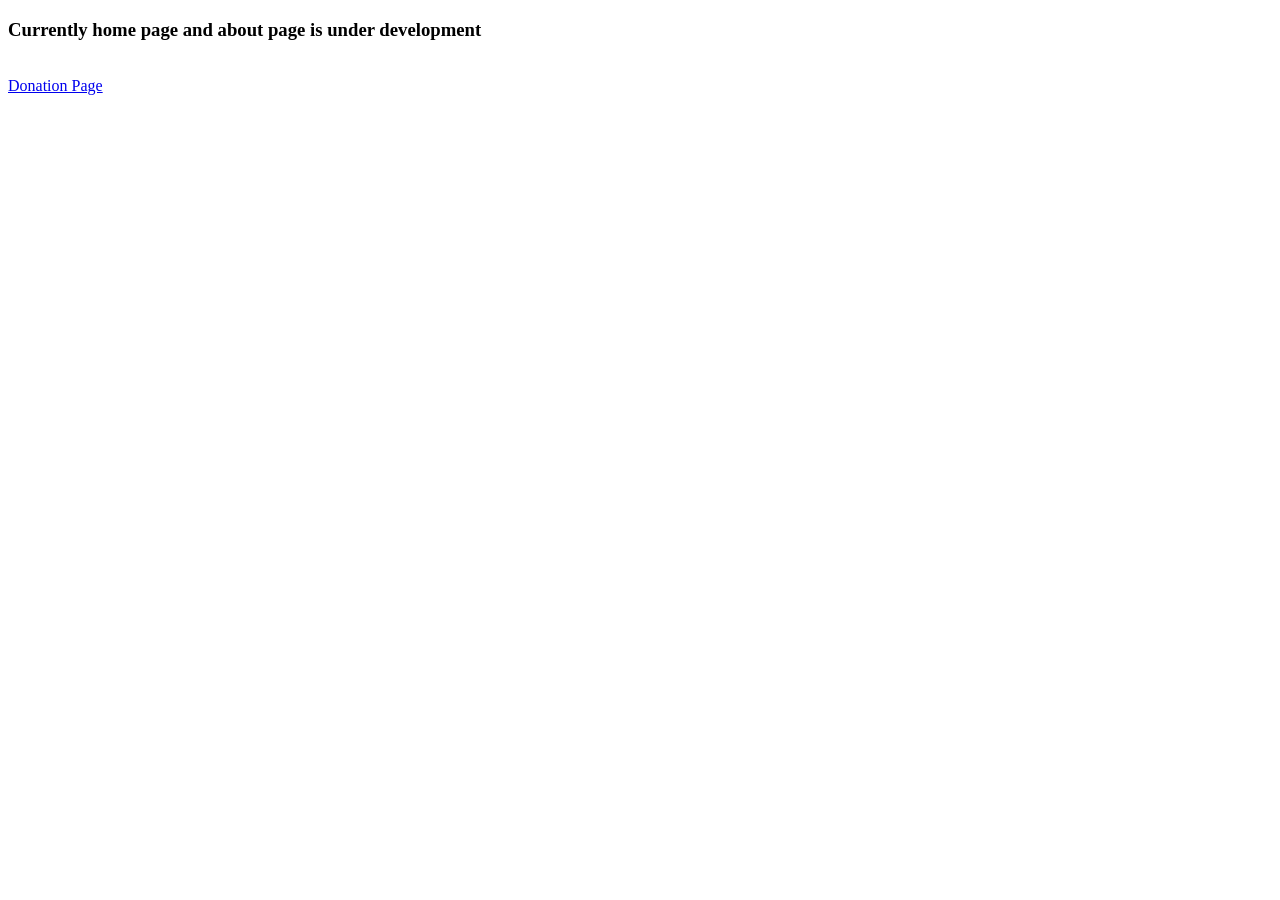
==== index.html @ 4881c16a "Completed mobile view of all three pages" ====
<!DOCTYPE html>
<html lang="en">
<head>
    <meta name="viewport" content="width=device-width, initial-scale=1.0">
    <title>Index</title>
</head>
<body>

    <h3>Currently home page and about page is under development</h3>

    <br>

    <a href="./donation.html">Donation Page</a>
    
</body>
</html>
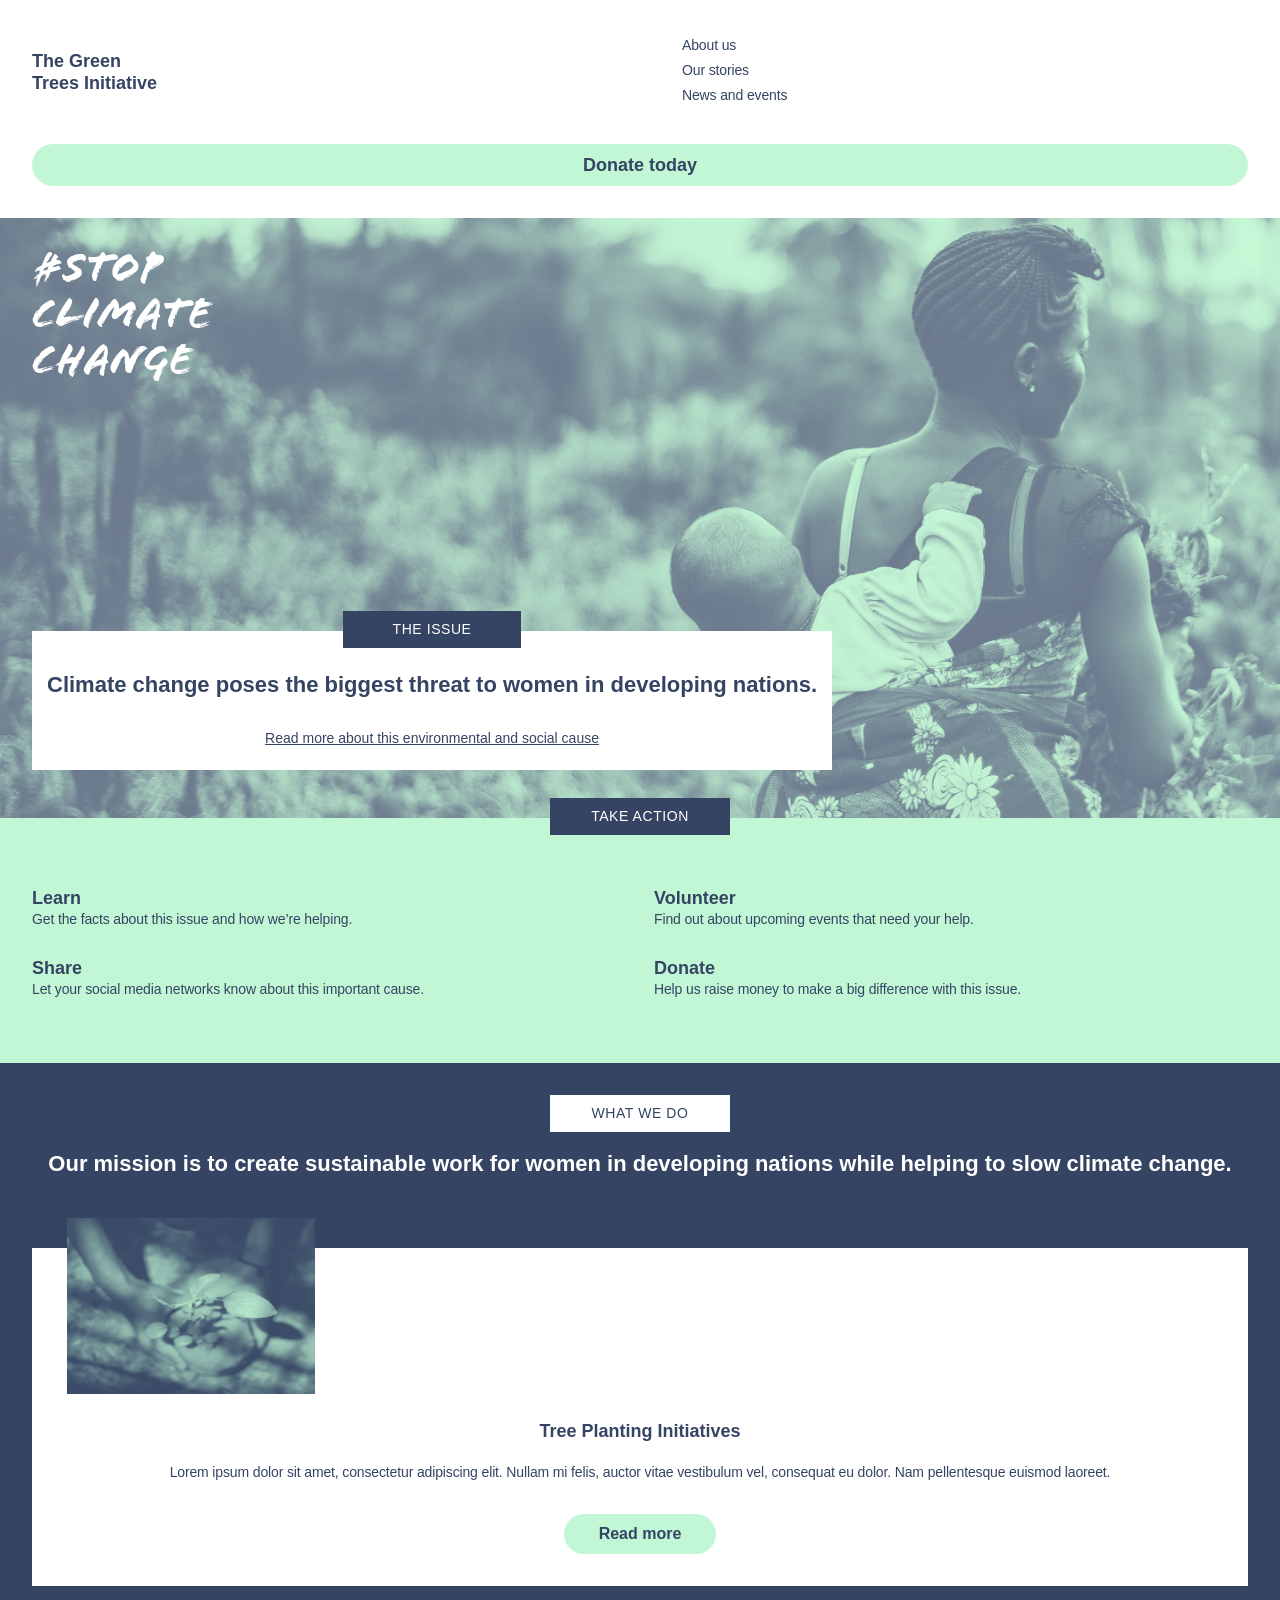
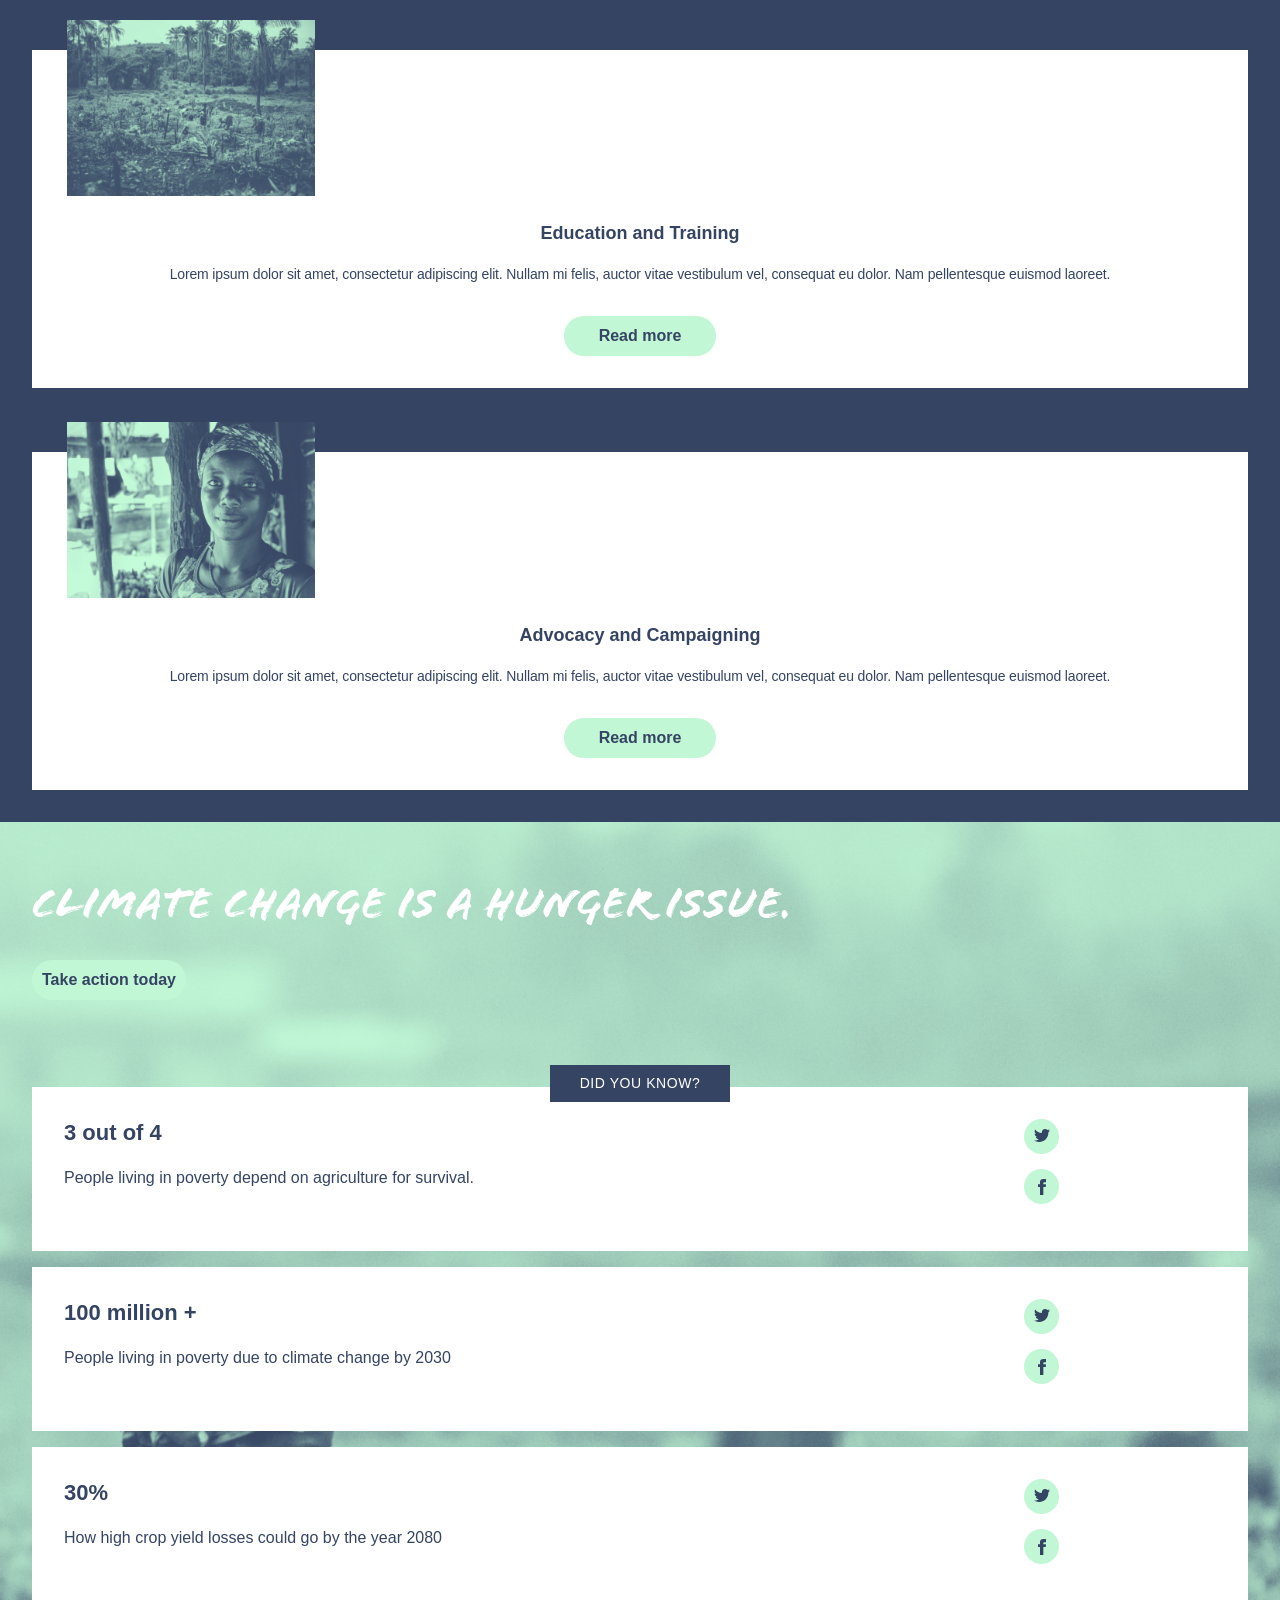
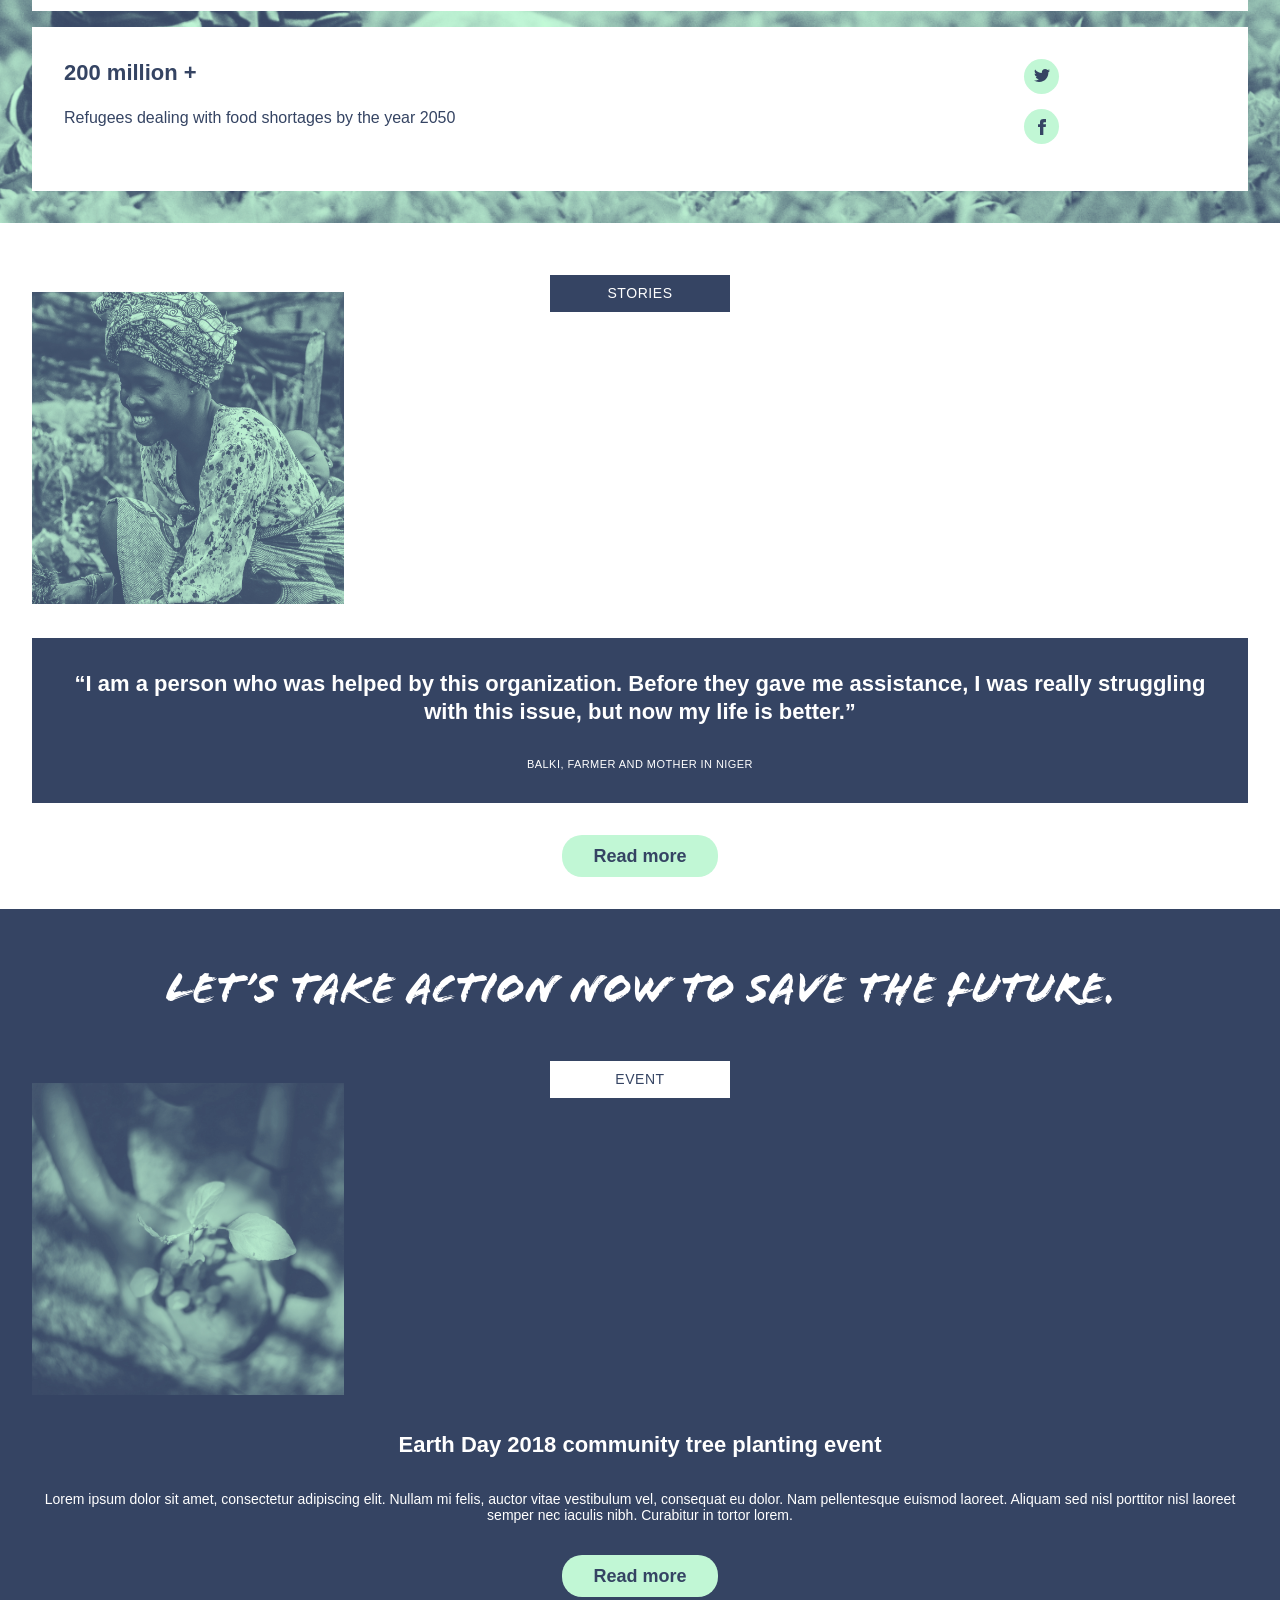
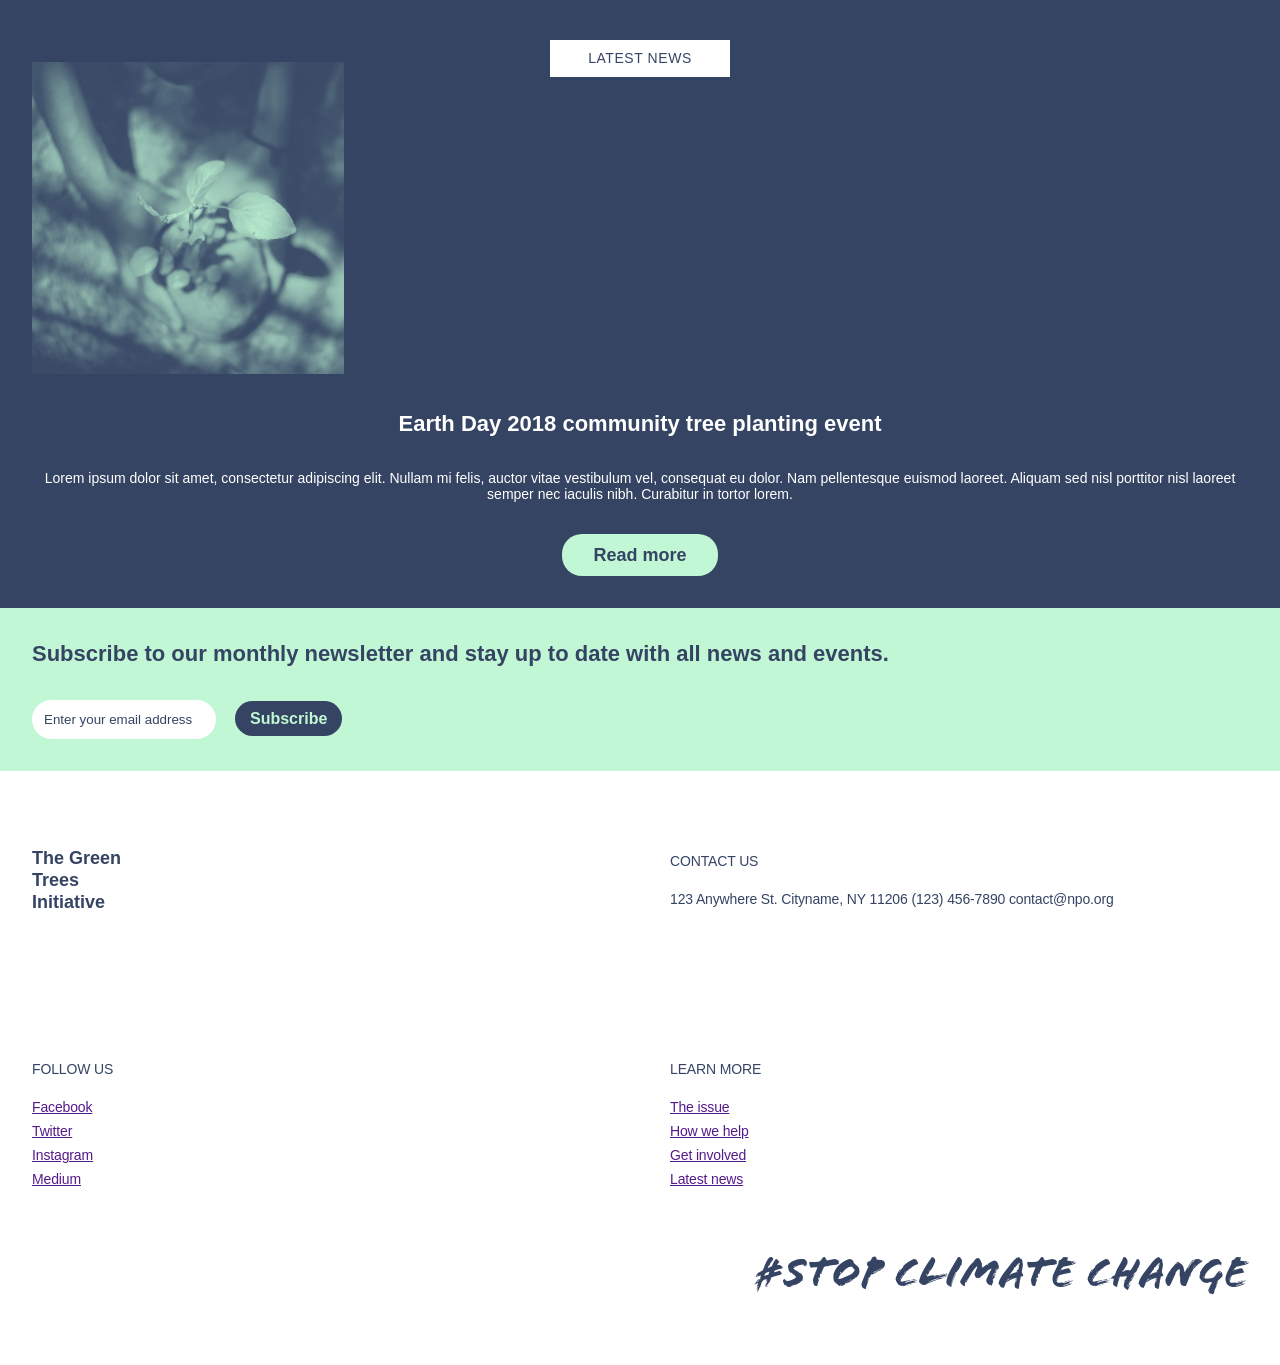
==== commit 585d38e3: "Renamed Home page to index.html" ====
--- a/index.html
+++ b/index.html
@@ -2,15 +2,233 @@
 <html lang="en">
 <head>
     <meta name="viewport" content="width=device-width, initial-scale=1.0">
-    <title>Index</title>
+    <title>Home</title>
+    <link rel="stylesheet" href="css/home_mobile.css">
+    <link rel="stylesheet" href="css/home_tablet.css">
+    <link rel="stylesheet" href="css/home_desktop.css">
 </head>
 <body>
 
-    <h3>Currently home page and about page is under development</h3>
-
-    <br>
-
-    <a href="./donation.html">Donation Page</a>
-    
+    <header>
+        
+        <div class="header">
+
+            <div class="heading1">
+                <p>The Green Trees Initiative</p>
+            </div>
+    
+            <div class="list1">
+                <a href="about.html">About us</a>
+                <a href="">Our stories</a>
+                <a href="">News and events</a>
+            </div>
+    
+        </div>
+    
+        <div class="donatebutton">
+            <form action="donation.html">
+                <button>Donate today</button>
+            </form>
+        </div>
+
+    </header>
+    
+    <div class="box1">
+        <h1>#stop climate change</h1>
+
+
+        <div class="box2">
+            <h2>THE ISSUE</h2>
+            <p>Climate change poses the biggest threat to women in developing nations.</p>    
+            <a href="">Read more about this environmental and social cause</a>
+        </div>
+        
+    </div>
+
+    <div class="box3">
+
+        <h3>TAKE ACTION</h3>
+
+        <div class="grid1">
+
+            <div>
+                <h2>Learn</h2>
+                <p>Get the facts about this issue and how we’re helping.</p>
+            </div>
+    
+            <div>
+                <h2>Volunteer</h2>
+                <p>Find out about upcoming events that need your help.</p>
+            </div>
+    
+            <div>
+                <h2>Share</h2>
+                <p>Let your social media networks know about this important cause.</p>
+            </div>
+    
+            <div>
+                <h2>Donate</h2>
+                <p>Help us raise money to make a big difference with this issue.</p>
+            </div>
+
+        </div>
+
+    </div>
+
+    <div class="box4">
+        <h3>WHAT WE DO</h3>
+        <h2>Our mission is to create sustainable work for women in developing nations while helping to slow climate change.</h2>
+
+        <div class="grid2">
+
+            <div>
+                <img src="assets/home/tree-planting.png" alt="tree-planting">
+                <h2>Tree Planting Initiatives</h2>
+                <p>Lorem ipsum dolor sit amet, consectetur adipiscing elit. Nullam mi felis, auctor vitae vestibulum vel, consequat eu dolor. Nam pellentesque euismod laoreet.</p>
+                <button>Read more</button>
+            </div>
+
+            <div>
+                <img src="assets/home/education-training.png" alt="education-training">
+                <h2>Education and Training</h2>
+                <p>Lorem ipsum dolor sit amet, consectetur adipiscing elit. Nullam mi felis, auctor vitae vestibulum vel, consequat eu dolor. Nam pellentesque euismod laoreet.</p>
+                <button>Read more</button>
+            </div>
+
+            <div>
+                <img src="assets/home/advocacy.png" alt="advocacy">
+                <h2>Advocacy and Campaigning</h2>
+                <p>Lorem ipsum dolor sit amet, consectetur adipiscing elit. Nullam mi felis, auctor vitae vestibulum vel, consequat eu dolor. Nam pellentesque euismod laoreet.</p>
+                <button>Read more</button>
+            </div>
+
+        </div>
+
+        
+
+    </div>
+
+    <div class="box5">
+        <h1>Climate change Is a hunger issue.</h1>
+        <button>Take action today</button>
+        <h3>DID YOU KNOW?</h3>
+
+        <div class="grid3">
+
+            <div>
+                <h2>3 out of 4</h2>
+                <div>
+                    <img src="assets/home/iconmonstr-twitter-1.png" alt="twitter" class="twitter">
+                </div>
+                <p>People living in poverty depend on agriculture for survival.</p>
+                <div>
+                    <img src="assets/home/iconmonstr-facebook-1.png" alt="facebook" class="facebook">
+                </div>
+            </div>
+    
+            <div>
+                <h2>100 million +</h2>
+                <div>
+                    <img src="assets/home/iconmonstr-twitter-1.png" alt="twitter" class="twitter">
+                </div>
+                <p>People living in poverty due to climate change by 2030</p>
+                <div>
+                    <img src="assets/home/iconmonstr-facebook-1.png" alt="facebook" class="facebook">
+                </div>
+            </div>
+    
+            <div>
+                <h2>30%</h2>
+                <div>
+                    <img src="assets/home/iconmonstr-twitter-1.png" alt="twitter" class="twitter">
+                </div>
+                <p>How high crop yield losses could go by the year 2080</p>
+                <div>
+                    <img src="assets/home/iconmonstr-facebook-1.png" alt="facebook" class="facebook">
+                </div>
+            </div>
+    
+            <div>
+                <h2>200 million +</h2>
+                <div>
+                    <img src="assets/home/iconmonstr-twitter-1.png" alt="twitter" class="twitter">
+                </div>
+                <p>Refugees dealing with food shortages by the year 2050</p>
+                <div>
+                    <img src="assets/home/iconmonstr-facebook-1.png" alt="facebook" class="facebook">
+                </div>
+            </div>
+
+        </div>
+    </div>
+
+    <div class="box6">
+        <h3>STORIES</h3>
+        <img src="assets/home/lady-baby.png" alt="lady">
+        <div>
+            <h2>“I am a person who was helped by this organization. Before they gave me assistance, I was really struggling with this issue, but now my life is better.”</h2>
+            <p>BALKI, FARMER AND MOTHER IN NIGER</p>
+        </div>
+        <button>Read more</button>
+    </div>
+    
+    <div class="box7">
+        <h1>LET’S Take action now to save the future.</h1>
+        <h3>EVENT</h3>
+        <img src="assets/home/tree-planting.png" alt="tree">
+        <h2>Earth Day 2018 community tree planting event</h2>
+        <p>Lorem ipsum dolor sit amet, consectetur adipiscing elit. Nullam mi felis, auctor vitae vestibulum vel, consequat eu dolor. Nam pellentesque euismod laoreet. Aliquam sed nisl porttitor nisl laoreet semper nec iaculis nibh. Curabitur in tortor lorem.</p>
+        <button class="button1">Read more</button>
+
+        <h3>LATEST NEWS</h3>
+        <img src="assets/home/tree-planting.png" alt="tree">
+        <h2>Earth Day 2018 community tree planting event</h2>
+        <p>Lorem ipsum dolor sit amet, consectetur adipiscing elit. Nullam mi felis, auctor vitae vestibulum vel, consequat eu dolor. Nam pellentesque euismod laoreet. Aliquam sed nisl porttitor nisl laoreet semper nec iaculis nibh. Curabitur in tortor lorem.</p>
+        <button class="button2">Read more</button>
+    </div>
+
+    <div class="box8">
+        <form action="" method="get">
+            <label for="email">Subscribe to our monthly newsletter and stay up to date with all news and events.</label>
+            <input type="email" id="email" placeholder="Enter your email address">
+            <button>Subscribe</button>
+        </form>
+    </div>
+
+    <footer>
+
+        <div class="box9">
+
+            <div class="grid4">
+                <h1 class="textbox1">The Green Trees Initiative</h1>
+    
+                <div class="textbox2">
+                    <p>CONTACT US</p>
+                    <p>123 Anywhere St. Cityname, NY 11206 (123) 456-7890 contact@npo.org</p>
+                </div>
+    
+                <div class="textbox3">
+                    <p>FOLLOW US</p>
+                    <a href="">Facebook</a><br>
+                    <a href="">Twitter</a><br>
+                    <a href="">Instagram</a><br>
+                    <a href="">Medium</a><br>
+                </div>
+    
+                <div class="textbox4">
+                    <p>LEARN MORE</p>
+                    <a href="">The issue</a><br>
+                    <a href="">How we help</a><br>
+                    <a href="">Get involved</a><br>
+                    <a href="">Latest news</a><br>
+                </div>  
+            </div>
+    
+            <h1 class="textbox5">#stop climate change</h1>
+    
+        </div>
+        
+    </footer>
+
 </body>
 </html>
--- a/css/home_mobile.css
+++ b/css/home_mobile.css
@@ -0,0 +1,575 @@
+body {
+    margin: 0;
+    height: 100%;
+    width: 100%;
+}
+
+@font-face {
+    font-family: floodstd;
+    src: url("../assets/font/FloodStd.otf");
+}
+
+/* header css */
+
+.header {
+    display: flex;
+    margin: 0;
+    padding: 32px;
+}
+
+.heading1 p {
+    width: 126px;
+    text-align: left;
+    font: normal normal bold 18px/22px Helvetica;
+    letter-spacing: 0px;
+    color: #354463;
+    opacity: 1;
+}
+
+.header div {
+    flex: 1;
+}
+
+.list1 {
+    margin: auto 0;
+}
+
+.list1 a {
+    display: block;
+    text-decoration: none;
+    margin-left: 42px;
+    margin-bottom: 5px;
+
+    text-align: left;
+    font: normal normal 300 14px/20px Helvetica;
+    letter-spacing: -0.14px;
+    color: #354463;
+    opacity: 1;
+}
+
+.donatebutton {
+    padding: 0 32px 32px 32px;
+}
+
+.donatebutton button {
+    
+    padding: 10px;
+    width: 100%;
+
+    background: #C1F7D5 0% 0% no-repeat padding-box;
+    border: none;
+    outline: none;
+    border-radius: 100px;
+    opacity: 1;
+
+    font: normal normal bold 18px/22px Helvetica;
+    letter-spacing: 0px;
+    color: #354463;
+
+}
+
+.box1 {
+    background: transparent url('../assets/home/annie-spratt-135307-unsplash.png') 0% 0% no-repeat padding-box;
+    background-size: cover;
+
+    position: relative;
+    height: 600px;
+}
+
+.box1 h1 {
+    margin: 0;
+    position: absolute;
+    top: 32px;
+    left: 32px;
+
+    width: 180px;
+    text-align: left;
+    font: normal normal normal 44px/46px floodstd;
+    letter-spacing: 0px;
+    color: #FFFFFF;
+    opacity: 1;
+}
+
+.box2 {
+    position: absolute;
+    margin: 32px 32px 48px 32px;
+    bottom: 0;
+    background-color: #FFFFFF;
+    padding: 40px 15px 24px 15px;
+}
+
+.box2 h2 {
+    margin: 0 auto;
+    background-color: #354463;
+    padding: 10px;
+    width: 158px;
+
+    position: absolute;
+    top: -20px;
+    left: 0;
+    right: 0;
+
+
+    text-align: center;
+    font: normal normal normal 14px/17px Helvetica;
+    letter-spacing: 0.56px;
+    color: #FFFFFF;
+    opacity: 1;
+}
+
+.box2 p {
+    margin: 0;
+    
+    text-align: center;
+    font: normal normal bold 22px/28px Helvetica;
+    letter-spacing: 0px;
+    color: #354463;
+    opacity: 1;
+}
+
+.box2 a {
+    display: block;
+    margin: 32px 15px 0 15px;
+    text-align: center;
+    font: normal normal normal 14px/15px Helvetica;
+    letter-spacing: 0px;
+    color: #354463;
+    opacity: 1;
+}
+
+.box3 {
+    background: #C1F7D5;
+}
+
+.box3 h3 {
+    background: #354463;
+    width: 160px;
+    margin: 0 auto;
+    padding: 10px;
+    text-align: center;
+    font: normal normal normal 14px/17px Helvetica;
+    letter-spacing: 0.56px;
+    color: #FFFFFF;
+    opacity: 1;
+
+    position: relative;
+    top: -20px;
+}
+
+.grid1 {
+    padding: 32px 32px 64px 32px;
+    display: grid;
+    grid-template-columns: 1fr 1fr;
+    grid-template-rows: 1fr 1fr;
+    gap: 28px;
+}
+
+.grid1 h2 {
+    margin: 0;
+    text-align: left;
+    font: normal normal bold 18px/22px Helvetica;
+    letter-spacing: 0px;
+    color: #354463;
+    opacity: 1;
+}
+
+.grid1 p {
+    margin: 0;
+    text-align: left;
+    font: normal normal 300 14px/20px Helvetica;
+    letter-spacing: -0.14px;
+    color: #354463;
+    opacity: 1;
+}
+
+.box4 {
+    padding: 32px;
+    background: #354463;
+}
+
+.box4 h3 {
+    background: #FFFFFF;
+    width: 160px;
+    padding: 10px;
+    margin: 0 auto;
+    text-align: center;
+    font: normal normal normal 14px/17px Helvetica;
+    letter-spacing: 0.56px;
+    color: #354463;
+    opacity: 1;
+}
+
+.box4 h2 {
+    text-align: center;
+    font: normal normal bold 22px/28px Helvetica;
+    letter-spacing: 0px;
+    color: #FFFFFF;
+    opacity: 1;
+    margin-bottom: 70px;
+}
+
+.grid2 {
+    display: grid;
+    grid-template-rows: 1fr 1fr 1fr;
+    gap: 64px;
+}
+
+.grid2 div {
+    background: #FFFFFF;
+    padding: 32px 35px 32px 35px;
+    position: relative;
+}
+
+.grid2 div img {
+    width: 248px;
+    height: 176px;
+    position: absolute;
+    top: -30px;
+}
+
+.grid2 div h2 {
+    margin: 140px 0 0 0;
+    text-align: center;
+    font: normal normal bold 18px/22px Helvetica;
+    letter-spacing: 0px;
+    color: #354463;
+    opacity: 1;
+}
+
+.grid2 div p {
+    text-align: center;
+    font: normal normal 300 14px/20px Helvetica;
+    letter-spacing: -0.14px;
+    color: #354463;
+    opacity: 1;
+    margin: 20px 0 0 0;
+}
+
+.grid2 div button {
+    border: none;
+    outline: none;
+    border-radius: 20px;
+    display: block;
+    margin: 32px auto 0 auto;
+    width: 152px;
+    padding: 10px;
+    background: #C1F7D5;
+
+    font: normal normal bold 16px/20px Helvetica;
+    letter-spacing: 0px;
+    color: #354463;
+    opacity: 1;
+}
+
+.box5 {
+    padding: 64px 32px 32px 32px;
+    background: url("../assets/home/did-you-know-background.png");
+    background-size: cover;
+}
+
+.box5 h1 {
+    text-align: left;
+    font: normal normal normal 44px/46px floodstd;
+    letter-spacing: 0px;
+    color: #FFFFFF;
+    opacity: 1;
+    margin: 0;
+    padding-right: 10px;
+}
+
+.box5 button {
+    border: none;
+    outline: none;
+    border-radius: 20px;
+    background: #C1F7D5;
+    padding: 10px;
+    margin-top: 28px;
+
+    font: normal normal bold 16px/20px Helvetica;
+    letter-spacing: 0px;
+    color: #354463;
+    opacity: 1;
+}
+
+.box5 h3 {
+    text-align: center;
+    font: normal normal normal 14px/17px Helvetica;
+    letter-spacing: 0.56px;
+    color: #FFFFFF;
+    opacity: 1;
+    background: #354463;
+    padding: 10px;
+    width: 160px;
+    margin: 50px auto 0 auto;
+
+    position: relative;
+    bottom: -15px;
+}
+
+.grid3 {
+    display: grid;
+    grid-template-rows: 1fr 1fr 1fr 1fr;
+    gap: 16px;
+}
+
+.grid3 div {
+    background: #FFFFFF;
+    padding: 32px;
+    display: grid;
+
+    grid-template-columns: 5fr 1fr;
+    grid-template-rows: repeat(2, 50px);
+}
+
+.grid3 div h2 {
+    margin: 0;
+    text-align: left;
+    font: normal normal bold 22px/28px Helvetica;
+    letter-spacing: 0px;
+    color: #354463;
+    opacity: 1;
+}
+
+.grid3 div div {
+    background: #C1F7D5;
+    width: 15px;
+    height: 15px;
+    padding: 10px;
+    border-radius: 100%;
+    display: flex;
+    justify-content: center;
+    align-content: center;
+}
+
+.twitter {
+    width: 16px;
+    height: 13px;
+}
+
+.facebook {
+    width: 8px;
+    height: 16px;
+}
+
+.grid3 div p {
+    font-family: Helvetica;
+    color: #354463;
+    margin: 0;
+}
+
+.box6 {
+    padding: 32px;
+}
+
+.box6 h3 {
+    background: #354463;
+    padding: 10px;
+    width: 160px;
+    margin: 0 auto;
+    position: relative;
+    bottom: -20px;
+
+    text-align: center;
+    font: normal normal normal 14px/17px Helvetica;
+    letter-spacing: 0.56px;
+    color: #FFFFFF;
+    opacity: 1;
+}
+
+.box6 img {
+    width: 312px;
+    height: 312px;
+}
+
+.box6 div {
+    background: #354463;
+    padding: 32px;
+    margin: 30px 0 0 0;
+}
+
+.box6 div h2 {
+    text-align: center;
+    font: normal normal bold 22px/28px Helvetica;
+    letter-spacing: 0px;
+    color: #FFFFFF;
+    opacity: 1;
+    margin: 0;
+}
+
+.box6 div p {
+    text-align: center;
+    font: normal normal normal 11px/13px Helvetica;
+    letter-spacing: 0.44px;
+    color: #FFFFFF;
+    opacity: 1;
+    margin: 32px 0 0 0;
+}
+
+.box6 button {
+    width: 156px;
+    border: none;
+    border-radius: 20px;
+    background: #C1F7D5;
+    padding: 10px;
+    display: block;
+    margin: 32px auto 0 auto;
+
+    font: normal normal bold 18px/22px Helvetica;
+    letter-spacing: 0px;
+    color: #354463;
+    opacity: 1;
+}
+
+.box7 {
+    padding: 32px;
+    background: #354463;
+}
+
+.box7 h1 {
+    /* margin: 0; */
+    text-align: center;
+    font: normal normal normal 44px/46px floodstd;
+    letter-spacing: 0px;
+    color: #FFFFFF;
+    opacity: 1;
+}
+
+.box7 h3 {
+    background: #FFFFFF;
+    padding: 10px;
+    width: 160px;
+    margin: 0 auto;
+    text-align: center;
+    font: normal normal normal 14px/17px Helvetica;
+    letter-spacing: 0.56px;
+    color: #354463;
+    opacity: 1;
+
+    position: relative;
+    bottom: -15px;
+}
+
+.box7 img {
+    width: 312px;
+    height: 312px;
+}
+
+.box7 h2 {
+    text-align: center;
+    font: normal normal bold 22px/28px Helvetica;
+    letter-spacing: 0px;
+    color: #FFFFFF;
+    opacity: 1;
+    margin: 32px 0 32px 0;
+}
+
+.box7 p {
+    font-family: Helvetica;
+    color: #FFFFFF;
+    font-size: 14px;
+    text-align: center;
+    margin: 0;
+}
+
+.box7 button {
+    font: normal normal bold 18px/22px Helvetica;
+    letter-spacing: 0px;
+    color: #354463;
+    opacity: 1;
+
+
+    width: 156px;
+    background: #C1F7D5;
+    border: none;
+    outline: none;
+    border-radius: 20px;
+    padding: 10px;
+    display: block;
+    margin: 32px auto 0 auto;
+}
+
+.box7 .button1 {
+    margin-bottom: 28px;
+}
+
+.box8 {
+    background-color: #C1F7D5;
+    padding: 32px;
+}
+
+.box8 form label {
+    display: block;
+    margin-bottom: 32px;
+    text-align: left;
+    font: normal normal bold 22px/28px Helvetica;
+    letter-spacing: 0px;
+    color: #354463;
+    opacity: 1;
+}
+
+.box8 form input {
+    display: inline-block;
+    width: 160px;
+    border: none;
+    outline: none;
+    background: #FFFFFF;
+    padding: 12px;
+    border-radius: 20px;
+}
+
+.box8 form input::placeholder {
+    color: #354463;
+}
+
+.box8 form button {
+    display: inline-block;
+    border: none;
+    outline: none;
+    padding: 8px 15px 8px 15px;
+    border-radius: 20px;
+    background: #354463;
+
+    font: normal normal bold 16px/19px Helvetica;
+    letter-spacing: 0px;
+    color: #C1F7D5;
+    opacity: 1;
+    margin-left: 15px;
+}
+
+.box9 {
+    padding: 64px 32px 64px 32px;
+}
+
+.grid4 {
+    display: grid;
+    grid-template-columns: 1fr 1fr;
+    grid-template-rows: 1fr 1fr;
+    gap: 60px;
+}
+
+.textbox1 {
+    text-align: left;
+    width: 100px;
+    font: normal normal bold 18px/22px Helvetica;
+    letter-spacing: 0px;
+    color: #354463;
+    opacity: 1;
+}
+
+.textbox2, .textbox3, .textbox4, .box8 a , .box8 p{
+    margin: 0;
+    text-align: left;
+    font: normal normal 300 14px/24px Helvetica;
+    letter-spacing: -0.14px;
+    color: #354463;
+    opacity: 1;
+}
+
+.textbox5 {
+    text-align: right;
+    font: normal normal normal 44px/46px floodstd;
+    letter-spacing: 0px;
+    color: #354463;
+    opacity: 1;
+    margin: 64px 0 0 0;
+}
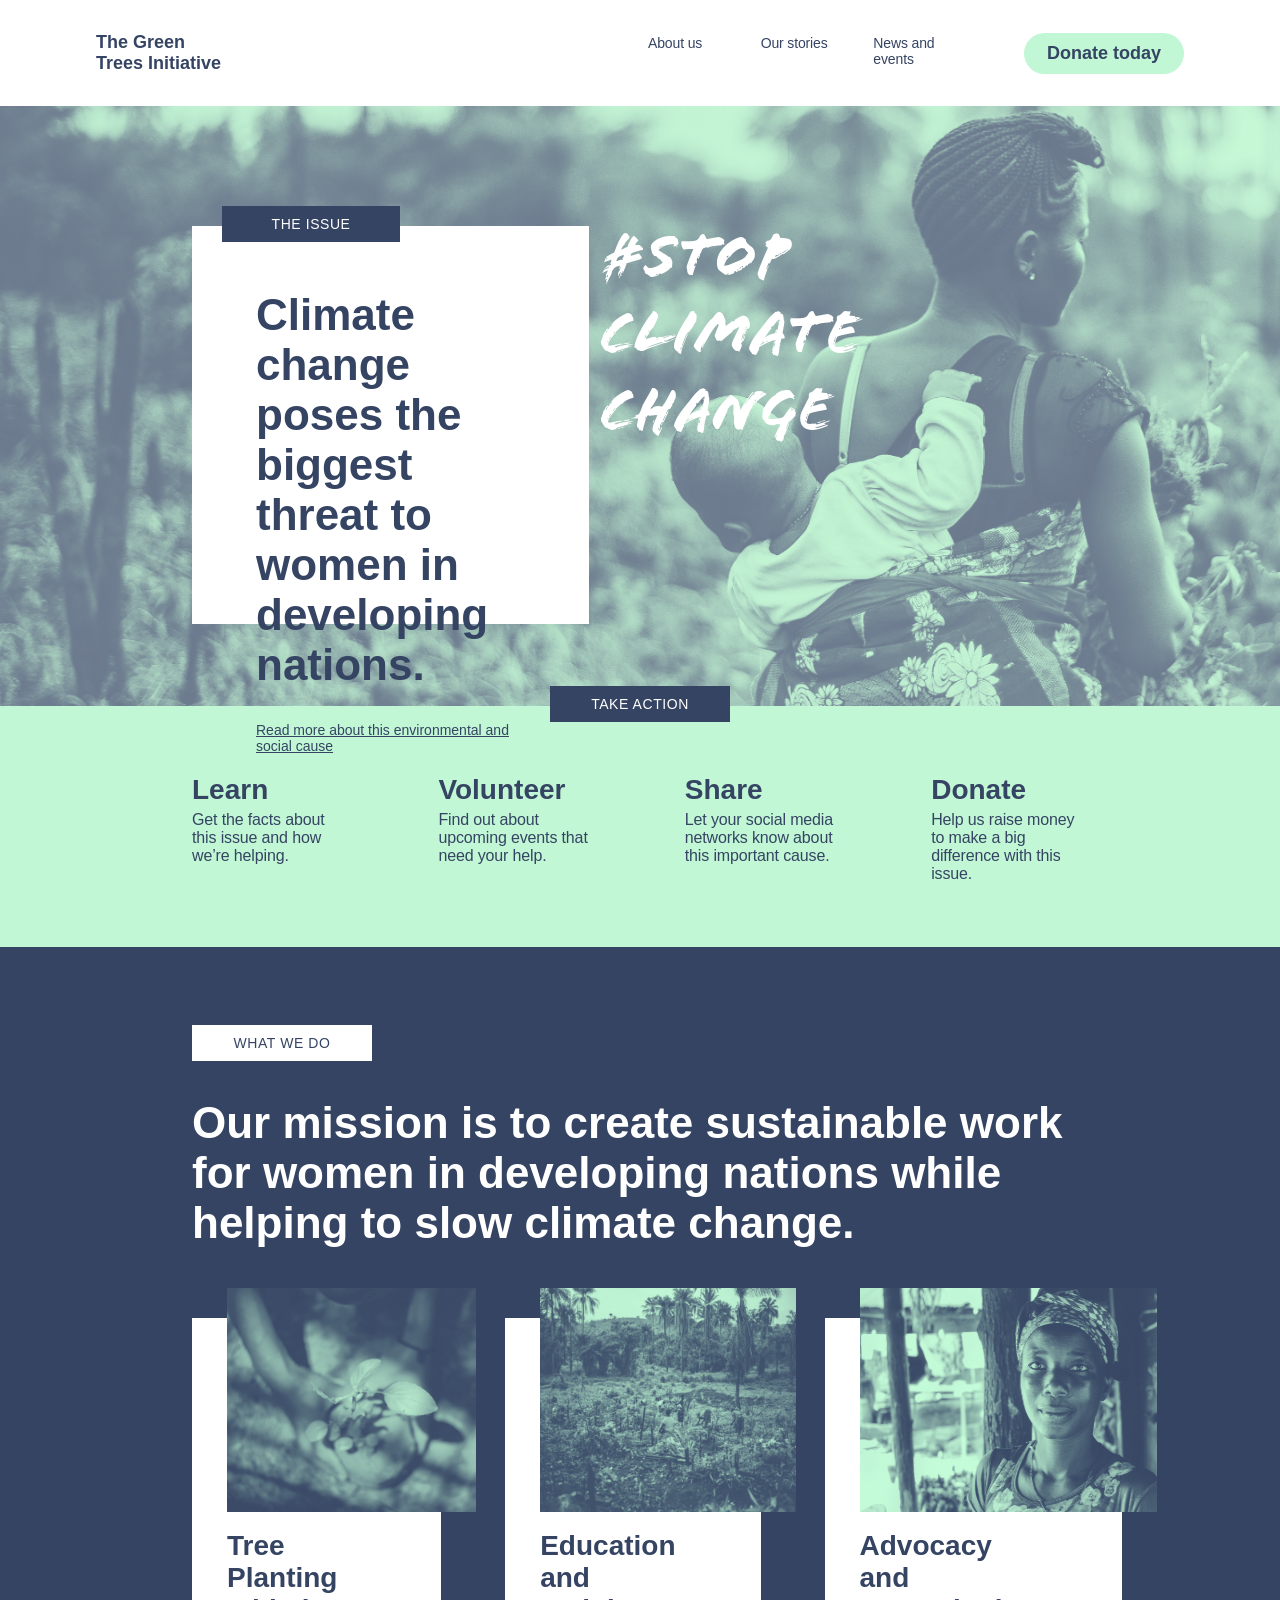
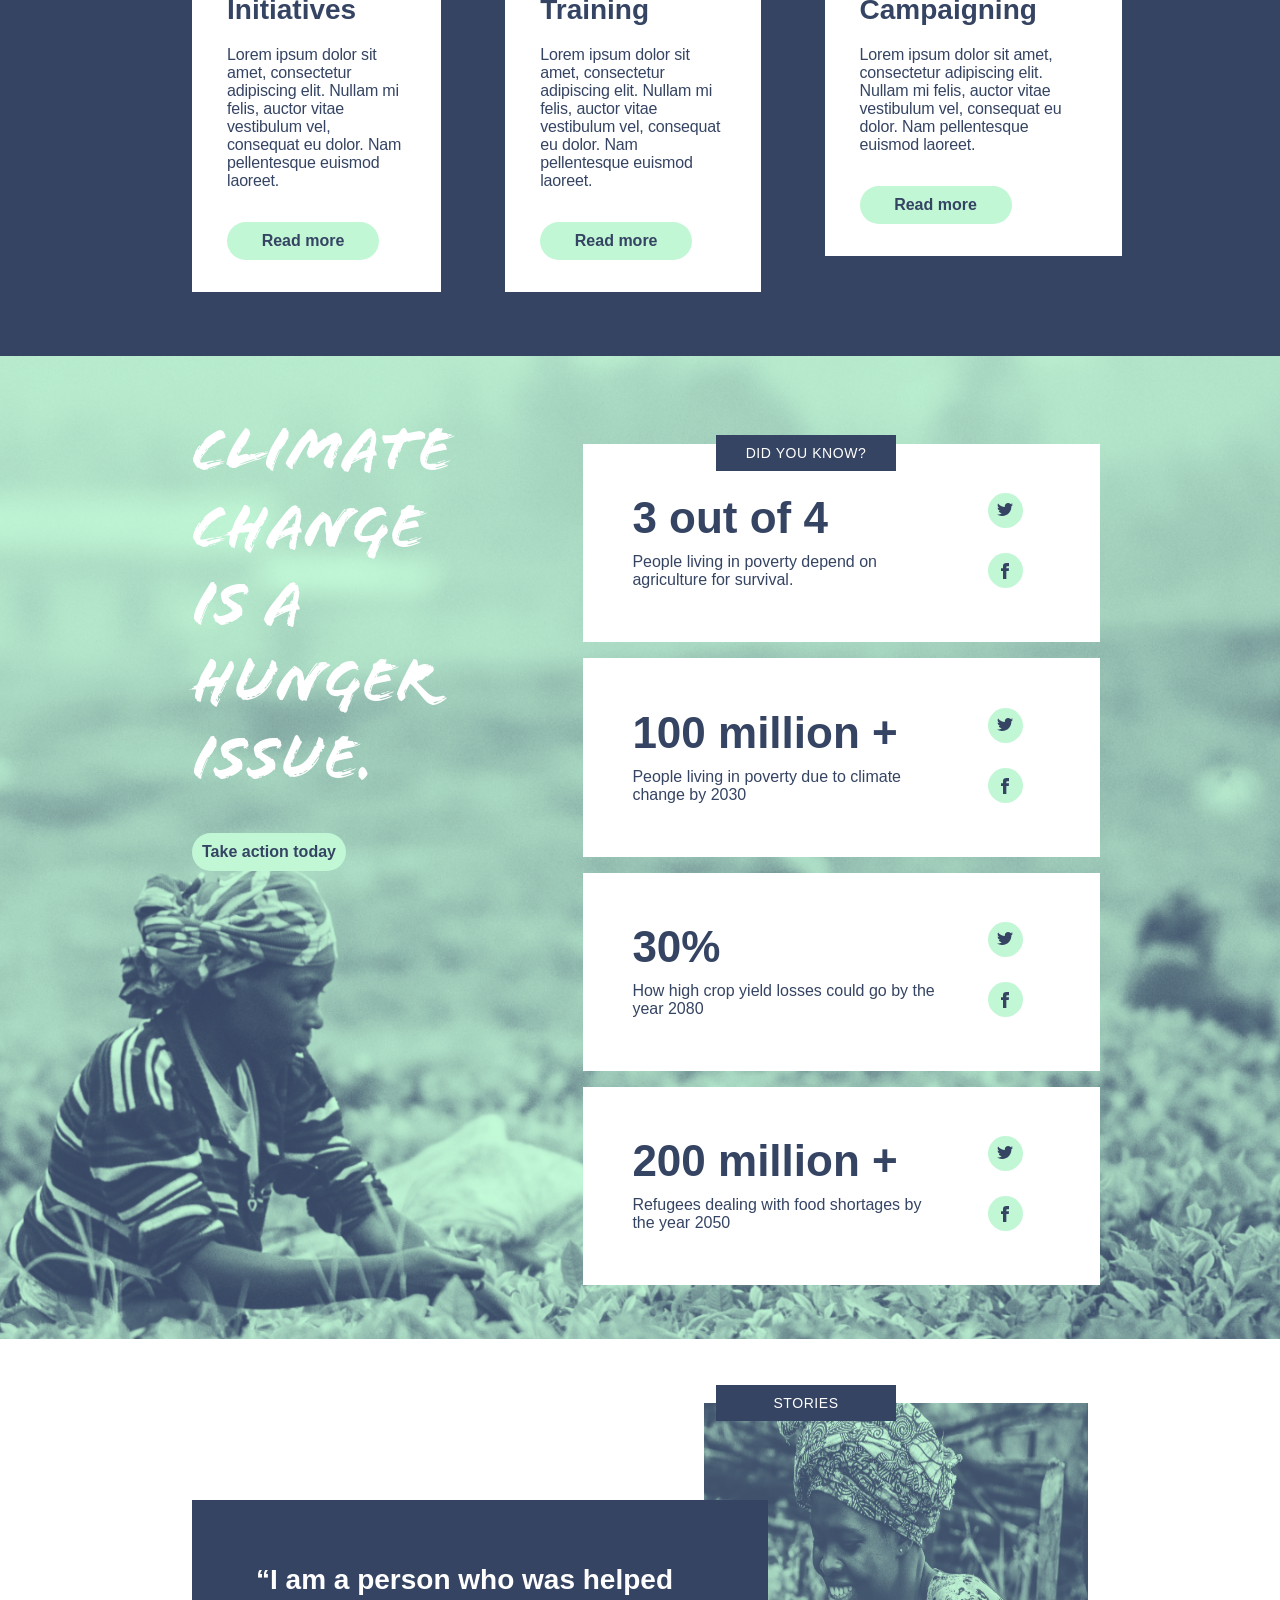
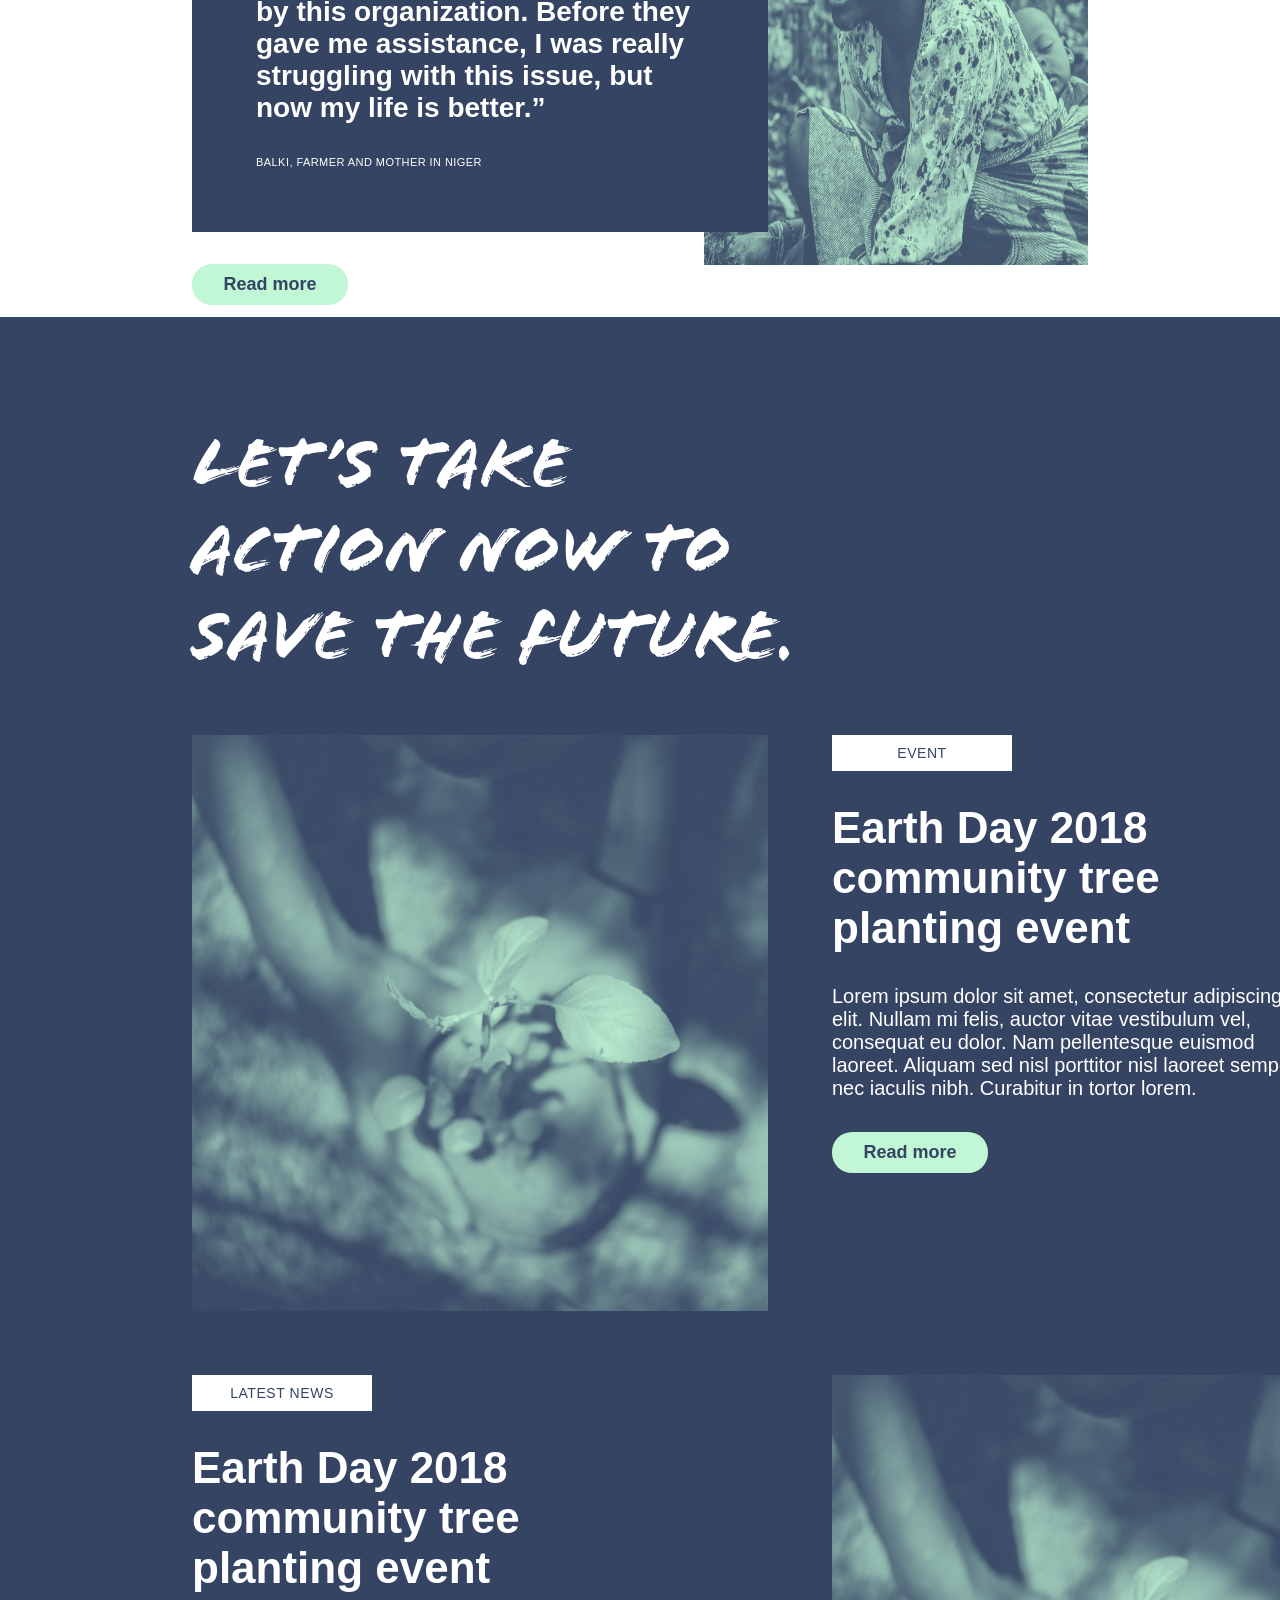
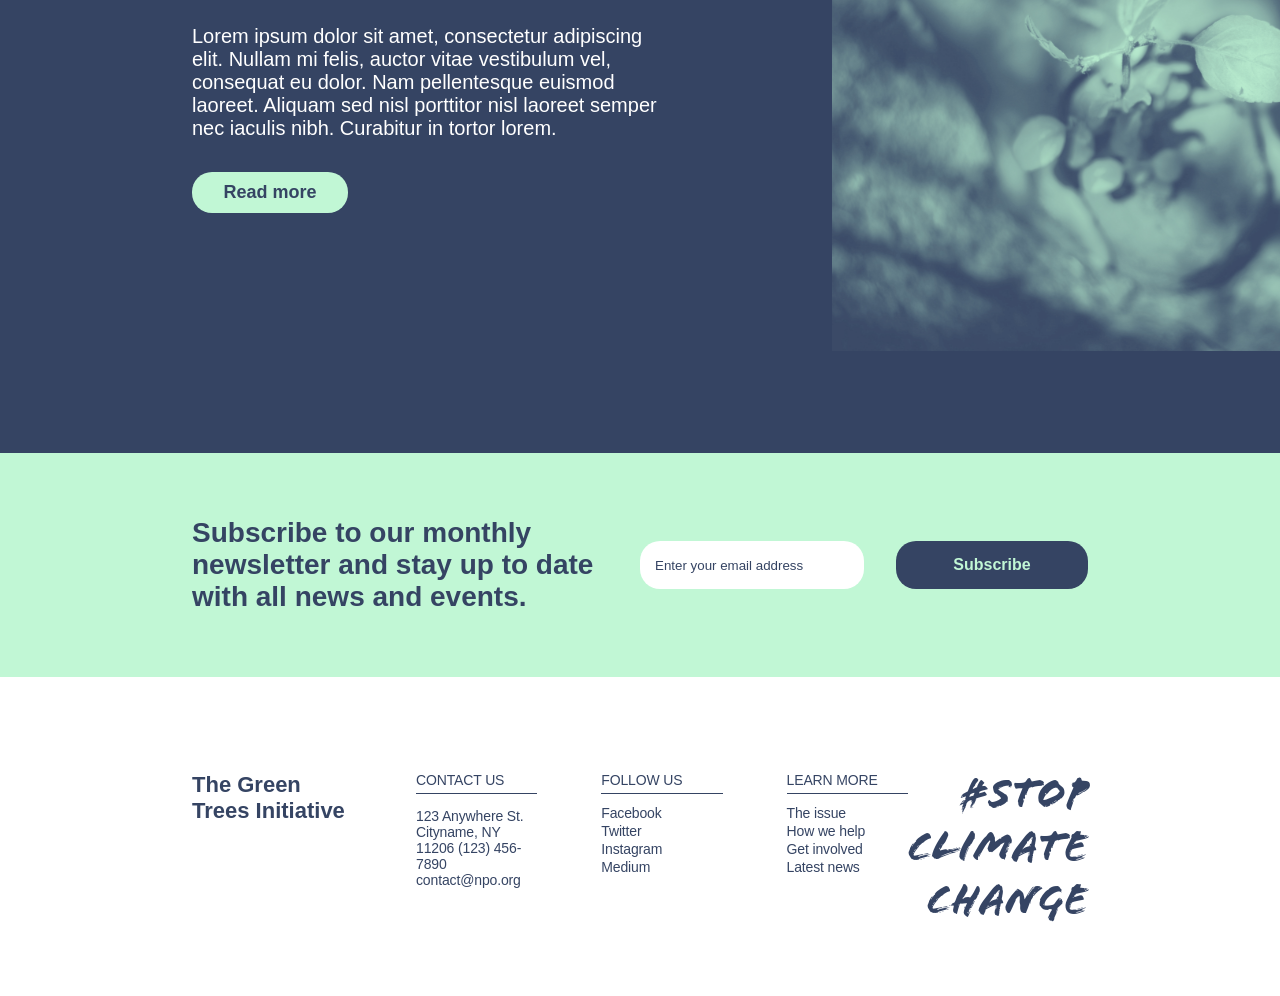
==== commit 2dcbdf32: "Completed Home page - Desktop view and fixed some bugs" ====
--- a/index.html
+++ b/index.html
@@ -4,7 +4,7 @@
     <meta name="viewport" content="width=device-width, initial-scale=1.0">
     <title>Home</title>
     <link rel="stylesheet" href="css/home_mobile.css">
-    <link rel="stylesheet" href="css/home_tablet.css">
+    <!-- <link rel="stylesheet" href="css/home_tablet.css"> -->
     <link rel="stylesheet" href="css/home_desktop.css">
 </head>
 <body>
@@ -187,6 +187,33 @@
         <button class="button2">Read more</button>
     </div>
 
+    <div class="box10">
+        <h1>LET’S Take action now to save the future.</h1>
+
+        <div class="grid10">
+
+            <img src="assets/home/tree-planting.png" alt="tree">
+
+            <div>
+                <h3>EVENT</h3>
+                <h2>Earth Day 2018 community tree planting event</h2>
+                <p>Lorem ipsum dolor sit amet, consectetur adipiscing elit. Nullam mi felis, auctor vitae vestibulum vel, consequat eu dolor. Nam pellentesque euismod laoreet. Aliquam sed nisl porttitor nisl laoreet semper nec iaculis nibh. Curabitur in tortor lorem.</p>
+                <button class="button1">Read more</button>
+            </div>
+
+            <div>
+                <h3>LATEST NEWS</h3>
+                <h2>Earth Day 2018 community tree planting event</h2>
+                <p>Lorem ipsum dolor sit amet, consectetur adipiscing elit. Nullam mi felis, auctor vitae vestibulum vel, consequat eu dolor. Nam pellentesque euismod laoreet. Aliquam sed nisl porttitor nisl laoreet semper nec iaculis nibh. Curabitur in tortor lorem.</p>
+                <button class="button2">Read more</button>
+            </div>
+
+            <img src="assets/home/tree-planting.png" alt="tree">
+
+        </div>
+
+    </div>
+
     <div class="box8">
         <form action="" method="get">
             <label for="email">Subscribe to our monthly newsletter and stay up to date with all news and events.</label>
--- a/css/home_mobile.css
+++ b/css/home_mobile.css
@@ -1,3 +1,6 @@
+/* Mobile */
+@media (min-width:320px) and (max-width:599px) {
+
 body {
     margin: 0;
     height: 100%;
@@ -20,7 +23,7 @@
 .heading1 p {
     width: 126px;
     text-align: left;
-    font: normal normal bold 18px/22px Helvetica;
+    font: normal normal bold 1.125rem Helvetica;
     letter-spacing: 0px;
     color: #354463;
     opacity: 1;
@@ -41,7 +44,7 @@
     margin-bottom: 5px;
 
     text-align: left;
-    font: normal normal 300 14px/20px Helvetica;
+    font: normal normal 300 0.875rem Helvetica;
     letter-spacing: -0.14px;
     color: #354463;
     opacity: 1;
@@ -62,7 +65,7 @@
     border-radius: 100px;
     opacity: 1;
 
-    font: normal normal bold 18px/22px Helvetica;
+    font: normal normal bold 1.125rem Helvetica;
     letter-spacing: 0px;
     color: #354463;
 
@@ -84,7 +87,7 @@
 
     width: 180px;
     text-align: left;
-    font: normal normal normal 44px/46px floodstd;
+    font: normal normal normal 2.75rem floodstd;
     letter-spacing: 0px;
     color: #FFFFFF;
     opacity: 1;
@@ -111,7 +114,7 @@
 
 
     text-align: center;
-    font: normal normal normal 14px/17px Helvetica;
+    font: normal normal normal 0.875rem Helvetica;
     letter-spacing: 0.56px;
     color: #FFFFFF;
     opacity: 1;
@@ -121,7 +124,7 @@
     margin: 0;
     
     text-align: center;
-    font: normal normal bold 22px/28px Helvetica;
+    font: normal normal bold 1.375rem Helvetica;
     letter-spacing: 0px;
     color: #354463;
     opacity: 1;
@@ -131,7 +134,7 @@
     display: block;
     margin: 32px 15px 0 15px;
     text-align: center;
-    font: normal normal normal 14px/15px Helvetica;
+    font: normal normal normal 0.875rem Helvetica;
     letter-spacing: 0px;
     color: #354463;
     opacity: 1;
@@ -147,7 +150,7 @@
     margin: 0 auto;
     padding: 10px;
     text-align: center;
-    font: normal normal normal 14px/17px Helvetica;
+    font: normal normal normal 0.875rem Helvetica;
     letter-spacing: 0.56px;
     color: #FFFFFF;
     opacity: 1;
@@ -167,7 +170,7 @@
 .grid1 h2 {
     margin: 0;
     text-align: left;
-    font: normal normal bold 18px/22px Helvetica;
+    font: normal normal bold 1.125rem Helvetica;
     letter-spacing: 0px;
     color: #354463;
     opacity: 1;
@@ -176,7 +179,7 @@
 .grid1 p {
     margin: 0;
     text-align: left;
-    font: normal normal 300 14px/20px Helvetica;
+    font: normal normal 300 0.875rem Helvetica;
     letter-spacing: -0.14px;
     color: #354463;
     opacity: 1;
@@ -193,7 +196,7 @@
     padding: 10px;
     margin: 0 auto;
     text-align: center;
-    font: normal normal normal 14px/17px Helvetica;
+    font: normal normal normal 0.875rem Helvetica;
     letter-spacing: 0.56px;
     color: #354463;
     opacity: 1;
@@ -201,7 +204,7 @@
 
 .box4 h2 {
     text-align: center;
-    font: normal normal bold 22px/28px Helvetica;
+    font: normal normal bold 1.375rem Helvetica;
     letter-spacing: 0px;
     color: #FFFFFF;
     opacity: 1;
@@ -230,7 +233,7 @@
 .grid2 div h2 {
     margin: 140px 0 0 0;
     text-align: center;
-    font: normal normal bold 18px/22px Helvetica;
+    font: normal normal bold 1.125rem Helvetica;
     letter-spacing: 0px;
     color: #354463;
     opacity: 1;
@@ -238,7 +241,7 @@
 
 .grid2 div p {
     text-align: center;
-    font: normal normal 300 14px/20px Helvetica;
+    font: normal normal 300 0.875rem Helvetica;
     letter-spacing: -0.14px;
     color: #354463;
     opacity: 1;
@@ -255,7 +258,7 @@
     padding: 10px;
     background: #C1F7D5;
 
-    font: normal normal bold 16px/20px Helvetica;
+    font: normal normal bold 1rem Helvetica;
     letter-spacing: 0px;
     color: #354463;
     opacity: 1;
@@ -269,7 +272,7 @@
 
 .box5 h1 {
     text-align: left;
-    font: normal normal normal 44px/46px floodstd;
+    font: normal normal normal 2.75rem floodstd;
     letter-spacing: 0px;
     color: #FFFFFF;
     opacity: 1;
@@ -285,7 +288,7 @@
     padding: 10px;
     margin-top: 28px;
 
-    font: normal normal bold 16px/20px Helvetica;
+    font: normal normal bold 1rem Helvetica;
     letter-spacing: 0px;
     color: #354463;
     opacity: 1;
@@ -293,7 +296,7 @@
 
 .box5 h3 {
     text-align: center;
-    font: normal normal normal 14px/17px Helvetica;
+    font: normal normal normal 0.875rem Helvetica;
     letter-spacing: 0.56px;
     color: #FFFFFF;
     opacity: 1;
@@ -324,7 +327,7 @@
 .grid3 div h2 {
     margin: 0;
     text-align: left;
-    font: normal normal bold 22px/28px Helvetica;
+    font: normal normal bold 1.375rem Helvetica;
     letter-spacing: 0px;
     color: #354463;
     opacity: 1;
@@ -370,7 +373,7 @@
     bottom: -20px;
 
     text-align: center;
-    font: normal normal normal 14px/17px Helvetica;
+    font: normal normal normal 0.875rem Helvetica;
     letter-spacing: 0.56px;
     color: #FFFFFF;
     opacity: 1;
@@ -389,7 +392,7 @@
 
 .box6 div h2 {
     text-align: center;
-    font: normal normal bold 22px/28px Helvetica;
+    font: normal normal bold 1.375rem Helvetica;
     letter-spacing: 0px;
     color: #FFFFFF;
     opacity: 1;
@@ -398,7 +401,7 @@
 
 .box6 div p {
     text-align: center;
-    font: normal normal normal 11px/13px Helvetica;
+    font: normal normal normal 0.688rem Helvetica;
     letter-spacing: 0.44px;
     color: #FFFFFF;
     opacity: 1;
@@ -414,7 +417,7 @@
     display: block;
     margin: 32px auto 0 auto;
 
-    font: normal normal bold 18px/22px Helvetica;
+    font: normal normal bold 1.125rem Helvetica;
     letter-spacing: 0px;
     color: #354463;
     opacity: 1;
@@ -428,7 +431,7 @@
 .box7 h1 {
     /* margin: 0; */
     text-align: center;
-    font: normal normal normal 44px/46px floodstd;
+    font: normal normal normal 2.75rem floodstd;
     letter-spacing: 0px;
     color: #FFFFFF;
     opacity: 1;
@@ -440,7 +443,7 @@
     width: 160px;
     margin: 0 auto;
     text-align: center;
-    font: normal normal normal 14px/17px Helvetica;
+    font: normal normal normal 0.875rem Helvetica;
     letter-spacing: 0.56px;
     color: #354463;
     opacity: 1;
@@ -456,7 +459,7 @@
 
 .box7 h2 {
     text-align: center;
-    font: normal normal bold 22px/28px Helvetica;
+    font: normal normal bold 1.375rem Helvetica;
     letter-spacing: 0px;
     color: #FFFFFF;
     opacity: 1;
@@ -466,13 +469,13 @@
 .box7 p {
     font-family: Helvetica;
     color: #FFFFFF;
-    font-size: 14px;
+    font-size: 0.875rem;
     text-align: center;
     margin: 0;
 }
 
 .box7 button {
-    font: normal normal bold 18px/22px Helvetica;
+    font: normal normal bold 1.125rem Helvetica;
     letter-spacing: 0px;
     color: #354463;
     opacity: 1;
@@ -490,6 +493,10 @@
 
 .box7 .button1 {
     margin-bottom: 28px;
+}
+
+.box10 {
+    display: none;
 }
 
 .box8 {
@@ -501,7 +508,7 @@
     display: block;
     margin-bottom: 32px;
     text-align: left;
-    font: normal normal bold 22px/28px Helvetica;
+    font: normal normal bold 1.375rem Helvetica;
     letter-spacing: 0px;
     color: #354463;
     opacity: 1;
@@ -529,7 +536,7 @@
     border-radius: 20px;
     background: #354463;
 
-    font: normal normal bold 16px/19px Helvetica;
+    font: normal normal bold 1rem Helvetica;
     letter-spacing: 0px;
     color: #C1F7D5;
     opacity: 1;
@@ -550,16 +557,16 @@
 .textbox1 {
     text-align: left;
     width: 100px;
-    font: normal normal bold 18px/22px Helvetica;
-    letter-spacing: 0px;
-    color: #354463;
-    opacity: 1;
-}
-
-.textbox2, .textbox3, .textbox4, .box8 a , .box8 p{
-    margin: 0;
-    text-align: left;
-    font: normal normal 300 14px/24px Helvetica;
+    font: normal normal bold 1.125rem Helvetica;
+    letter-spacing: 0px;
+    color: #354463;
+    opacity: 1;
+}
+
+.textbox2, .textbox3, .textbox4, .box9 a , .box9 p{
+    margin: 0;
+    text-align: left;
+    font: normal normal 300 0.875rem Helvetica;
     letter-spacing: -0.14px;
     color: #354463;
     opacity: 1;
@@ -567,9 +574,11 @@
 
 .textbox5 {
     text-align: right;
-    font: normal normal normal 44px/46px floodstd;
+    font: normal normal normal 2.75rem floodstd;
     letter-spacing: 0px;
     color: #354463;
     opacity: 1;
     margin: 64px 0 0 0;
-}+}
+
+}
--- a/css/home_tablet.css
+++ b/css/home_tablet.css
@@ -0,0 +1,4 @@
+/* Tablet */
+@media (min-width:600px) and (max-width:1024px) {
+
+}
--- a/css/home_desktop.css
+++ b/css/home_desktop.css
@@ -0,0 +1,627 @@
+/* Desktop */
+@media (min-width:1025px) {
+
+body {
+    margin: 0;
+    height: 100%;
+    width: 100%;
+}
+
+@font-face {
+    font-family: floodstd;
+    src: url("../assets/font/FloodStd.otf");
+}
+
+/* header css */
+
+header {
+    display: flex;
+    margin: 0;
+    padding: 32px;
+    justify-content: center;
+    /* align-content: center; */
+}
+
+.header {
+    display: flex;
+}
+
+.heading1 p {
+    width: 126px;
+    text-align: left;
+    font: normal normal bold 1.125rem Helvetica;
+    letter-spacing: 0px;
+    color: #354463;
+    opacity: 1;
+    margin: 0 30vw 0 5vw;
+}
+
+
+.list1 {
+    margin: auto 0;
+    display: grid;
+    grid-template-columns: 1fr 1fr 1fr;
+}
+
+.list1 a {
+    display: inline-block;
+    text-decoration: none;
+    margin-left: 42px;
+    margin-bottom: 5px;
+
+    text-align: left;
+    font: normal normal 300 0.875rem Helvetica;
+    letter-spacing: -0.14px;
+    color: #354463;
+    opacity: 1;
+}
+
+.donatebutton {
+    height: fit-content;
+    margin: auto 5vw auto 80px;
+}
+
+.donatebutton button {    
+    padding: 10px;
+    width: 160px;
+
+    background: #C1F7D5 0% 0% no-repeat padding-box;
+    border: none;
+    outline: none;
+    border-radius: 100px;
+    opacity: 1;
+
+    font: normal normal bold 1.125rem Helvetica;
+    letter-spacing: 0px;
+    color: #354463;
+}
+
+.box1 {
+    background: transparent url('../assets/home/annie-spratt-135307-unsplash.png') 0% 0% no-repeat padding-box;
+    background-size: cover;
+
+    position: relative;
+    height: 600px;
+    padding: 0 15% 0 15%;
+}
+
+.box1 h1 {
+    margin: 0;
+    position: absolute;
+    top: 20%;
+    right: 30%;
+
+    width: 296px;
+    text-align: left;
+    font: normal normal normal 4rem floodstd;
+    letter-spacing: 0px;
+    color: #FFFFFF;
+    opacity: 1;
+}
+
+.box2 {
+    position: relative;
+    top: 20%;
+    bottom: 0;
+    background-color: #FFFFFF;
+    padding: 64px 64px 64px 64px;
+
+    width: 30%;
+    height: 45%;
+}
+
+.box2 h2 {
+    margin: 0 auto;
+    background-color: #354463;
+    padding: 10px;
+    width: 158px;
+
+    position: absolute;
+    top: -20px;
+    left: -40%;
+    right: 0;
+
+
+    text-align: center;
+    font: normal normal normal 0.875rem Helvetica;
+    letter-spacing: 0.56px;
+    color: #FFFFFF;
+    opacity: 1;
+}
+
+.box2 p {
+    margin: 0;
+
+    text-align: left;
+    font: normal normal bold 2.75rem Helvetica;
+    letter-spacing: 0px;
+    color: #354463;
+    opacity: 1;
+}
+
+.box2 a {
+    display: block;
+    margin: 32px 0 0 0;
+    text-align: left;
+    font: normal normal normal 0.875rem Helvetica;
+    letter-spacing: 0px;
+    color: #354463;
+    opacity: 1;
+}
+
+.box3 {
+    background: #C1F7D5;
+}
+
+.box3 h3 {
+    background: #354463;
+    width: 160px;
+    margin: 0 auto;
+    padding: 10px;
+    text-align: center;
+    font: normal normal normal 0.875rem Helvetica;
+    letter-spacing: 0.56px;
+    color: #FFFFFF;
+    opacity: 1;
+
+    position: relative;
+    top: -20px;
+}
+
+.grid1 {
+    padding: 32px 15% 64px 15%;
+    display: grid;
+    grid-template-columns: 1fr 1fr 1fr 1fr;
+    gap: 10%;
+}
+
+.grid1 h2 {
+    margin: 0;
+    text-align: left;
+    font: normal normal bold 1.75rem Helvetica;
+    letter-spacing: 0px;
+    color: #354463;
+    opacity: 1;
+}
+
+.grid1 p {
+    margin: 5px 0 0 0;
+    text-align: left;
+    font: normal normal 300 1rem Helvetica;
+    letter-spacing: -0.14px;
+    color: #354463;
+    opacity: 1;
+}
+
+.box4 {
+    padding: 5% 15% 5% 15%;
+    background: #354463;
+}
+
+.box4 h3 {
+    background: #FFFFFF;
+    width: 160px;
+    padding: 10px;
+    text-align: center;
+    font: normal normal normal 0.875rem Helvetica;
+    letter-spacing: 0.56px;
+    color: #354463;
+    opacity: 1;
+}
+
+.box4 h2 {
+    text-align: left;
+    font: normal normal bold 2.75rem Helvetica;
+    letter-spacing: 0px;
+    color: #FFFFFF;
+    opacity: 1;
+    margin-bottom: 70px;
+}
+
+.grid2 {
+    display: grid;
+    grid-template-columns: 1fr 1fr 1fr;
+    gap: 64px;
+}
+
+.grid2 div {
+    background: #FFFFFF;
+    padding: 32px 35px 32px 35px;
+    position: relative;
+    height: fit-content;
+}
+
+.grid2 div img {
+    width: 100%;
+    height: 224px;
+    position: absolute;
+    top: -30px;
+}
+
+.grid2 div h2 {
+    margin: 180px 50px 0 0;
+    text-align: left;
+    font: normal normal bold 1.75rem Helvetica;
+    letter-spacing: 0px;
+    color: #354463;
+    opacity: 1;
+}
+
+.grid2 div p {
+    text-align: left;
+    font: normal normal 300 1rem Helvetica;
+    letter-spacing: -0.16px;
+    color: #354463;
+    opacity: 1;
+    margin: 20px 0 0 0;
+}
+
+.grid2 div button {
+    border: none;
+    outline: none;
+    border-radius: 20px;
+    display: block;
+    margin: 32px 0 0 0;
+    width: 152px;
+    padding: 10px;
+    background: #C1F7D5;
+
+    font: normal normal bold 1rem Helvetica;
+    letter-spacing: 0px;
+    color: #354463;
+    opacity: 1;
+}
+
+.box5 {
+    padding: 5% 15% 5% 15%;
+    background: url("../assets/home/did-you-know-background.png");
+    background-size: cover;
+    position: relative;
+    height: 95vh;
+}
+
+.box5 h1 {
+    text-align: left;
+    font: normal normal normal 4rem floodstd;
+    letter-spacing: 0px;
+    color: #FFFFFF;
+    opacity: 1;
+    margin: 0;
+    width: 30%;
+}
+
+.box5 button {
+    border: none;
+    outline: none;
+    border-radius: 20px;
+    background: #C1F7D5;
+    padding: 10px;
+    margin-top: 28px;
+
+    font: normal normal bold 1rem Helvetica;
+    letter-spacing: 0px;
+    color: #354463;
+    opacity: 1;
+}
+
+.box5 h3 {
+    text-align: center;
+    font: normal normal normal 0.875rem Helvetica;
+    letter-spacing: 0.56px;
+    color: #FFFFFF;
+    opacity: 1;
+    background: #354463;
+    padding: 10px;
+    width: 160px;
+    margin: 50px auto 0 auto;
+
+    position: absolute;
+    right: 30%;
+    top: 3%;
+    z-index: 1;
+}
+
+.grid3 {
+    display: grid;
+    grid-template-rows: 1fr 1fr 1fr 1fr;
+    gap: 16px;
+    position: absolute;
+    top: 9%;
+    right: 16%;
+}
+
+.grid3 div {
+    background: #FFFFFF;
+    padding: 10%;
+    width: 85%;
+    display: grid;
+
+    grid-template-columns: 5fr 1fr;
+    grid-template-rows: repeat(2, 50px);
+    gap: 10%;
+}
+
+.grid3 div h2 {
+    margin: 0;
+    text-align: left;
+    font: normal normal bold 2.75rem Helvetica;
+    letter-spacing: 0px;
+    color: #354463;
+    opacity: 1;
+}
+
+.grid3 div div {
+    background: #C1F7D5;
+    width: 15px;
+    height: 15px;
+    padding: 10px;
+    border-radius: 100%;
+    display: flex;
+    justify-content: center;
+    align-content: center;
+}
+
+.twitter {
+    width: 16px;
+    height: 13px;
+}
+
+.facebook {
+    width: 8px;
+    height: 16px;
+}
+
+.grid3 div p {
+    font-family: Helvetica;
+    color: #354463;
+    margin: 0;
+}
+
+.box6 {
+    padding: 64px 15% 64px 15%;
+    height: 50vh;
+    position: relative;
+}
+
+.box6 h3 {
+    background: #354463;
+    padding: 10px;
+    width: 160px;
+    margin: 0 auto;
+    position: absolute;
+    top: 8%;
+    right: 30%;
+
+    text-align: center;
+    font: normal normal normal 0.875rem Helvetica;
+    letter-spacing: 0.56px;
+    color: #FFFFFF;
+    opacity: 1;
+}
+
+.box6 img {
+    width: 30%;
+    height: 80%;
+    position: absolute;
+    right: 15%;
+    z-index: -1;
+}
+
+.box6 div {
+    background: #354463;
+    padding: 64px;
+    margin: 30px 0 0 0;
+    width: 50%;
+
+    position: relative;
+    top: 15%;
+
+}
+
+.box6 div h2 {
+    text-align: left;
+    font: normal normal bold 1.75rem Helvetica;
+    letter-spacing: 0px;
+    color: #FFFFFF;
+    opacity: 1;
+    margin: 0;
+}
+
+.box6 div p {
+    text-align: left;
+    font: normal normal normal 0.688rem Helvetica;
+    letter-spacing: 0.44px;
+    color: #FFFFFF;
+    opacity: 1;
+    margin: 32px 0 0 0;
+}
+
+.box6 button {    
+    
+    width: 156px;
+    border: none;
+    border-radius: 20px;
+    background: #C1F7D5;
+    padding: 10px;
+    display: block;
+    margin: 32px 0 0 0;
+
+    font: normal normal bold 1.125rem Helvetica;
+    letter-spacing: 0px;
+    color: #354463;
+    opacity: 1;
+
+    position: relative;
+    bottom: -15%;
+}
+
+.box7 {
+    display: none;
+}
+
+.box10 {
+    padding: 5% 15% 8% 15%;
+    background: #354463;
+}
+
+.box10 .grid10 {
+    display: grid;
+    grid-template-columns: 1fr 1fr;
+    grid-template-rows: 1fr 1fr;
+    gap: 64px;
+}
+
+.box10 h1 {
+    text-align: left;
+    font: normal normal normal 4.5rem floodstd;
+    letter-spacing: 0px;
+    color: #FFFFFF;
+    opacity: 1;
+    width: 70%;
+}
+
+.box10 h3 {
+    background: #FFFFFF;
+    padding: 10px;
+    width: 160px;
+    margin: 0 0 32px 0;
+    text-align: center;
+    font: normal normal normal 0.875rem Helvetica;
+    letter-spacing: 0.56px;
+    color: #354463;
+    opacity: 1;
+}
+
+.box10 h2 {
+    text-align: left;
+    font: normal normal bold 2.75rem Helvetica;
+    letter-spacing: 0px;
+    color: #FFFFFF;
+    opacity: 1;
+    margin: 0 200px 32px 0;
+}
+
+.box10 p {
+    font-family: Helvetica;
+    color: #FFFFFF;
+    font-size: 1.25rem;
+    text-align: left;
+    margin: 0 100px 32px 0;
+}
+
+.box10 button {
+    font: normal normal bold 1.125rem Helvetica;
+    letter-spacing: 0px;
+    color: #354463;
+    opacity: 1;
+
+
+    width: 156px;
+    background: #C1F7D5;
+    border: none;
+    outline: none;
+    border-radius: 20px;
+    padding: 10px;
+    display: block;
+    margin: 0;
+}
+
+.box8 {
+    background-color: #C1F7D5;
+    padding: 64px 15% 64px 15%;
+}
+
+.box8 form {
+    display: grid;
+    grid-template-columns: 2fr 1fr 1fr;
+}
+
+.box8 form label {
+    display: block;
+    text-align: left;
+    font: normal normal bold 1.75rem Helvetica;
+    letter-spacing: 0px;
+    color: #354463;
+    opacity: 1;
+}
+
+.box8 form input {
+    display: inline-block;
+    border: none;
+    outline: none;
+    background: #FFFFFF;
+    padding: 0 15px 0 15px;
+    border-radius: 20px;
+
+    height: 48px;
+    margin: auto 0;
+}
+
+.box8 form input::placeholder {
+    color: #354463;
+}
+
+.box8 form button {
+    display: inline-block;
+    border: none;
+    outline: none;
+    padding: 8px 15px 8px 15px;
+    border-radius: 20px;
+    background: #354463;
+
+    font: normal normal bold 1rem Helvetica;
+    letter-spacing: 0px;
+    color: #C1F7D5;
+    opacity: 1;
+    margin: auto 0 auto 32px;
+
+    height: 48px;
+}
+
+.box9 {
+    padding: 64px 15% 64px 15%;
+    display: flex;
+    align-items: center;
+}
+
+.grid4 {
+    display: grid;
+    grid-template-columns: 1fr 1fr 1fr 1fr;
+    gap: 64px;
+}
+
+.box9 a , .box9 p{
+    text-align: left;
+    font: normal normal 300 0.875rem Helvetica;
+    text-decoration: none;
+    letter-spacing: -0.14px;
+    color: #354463;
+    opacity: 1;
+}
+
+.textbox1 {
+    text-align: left;
+    width: 160px;
+    font: normal normal bold 1.375rem Helvetica;
+    letter-spacing: 0px;
+    color: #354463;
+    opacity: 1;
+    margin: 0;
+}
+
+.textbox2 p:first-child, .textbox3 p:first-child, .textbox4 p:first-child {
+    border-bottom: 1px solid #354463;
+    padding-bottom: 5px;
+    margin: 0 0 10px 0;
+}
+
+.textbox5 {
+    text-align: right;
+    font: normal normal normal 2.75rem floodstd;
+    letter-spacing: 0px;
+    color: #354463;
+    opacity: 1;
+    margin: 32px 0 0 0;
+}
+
+}
